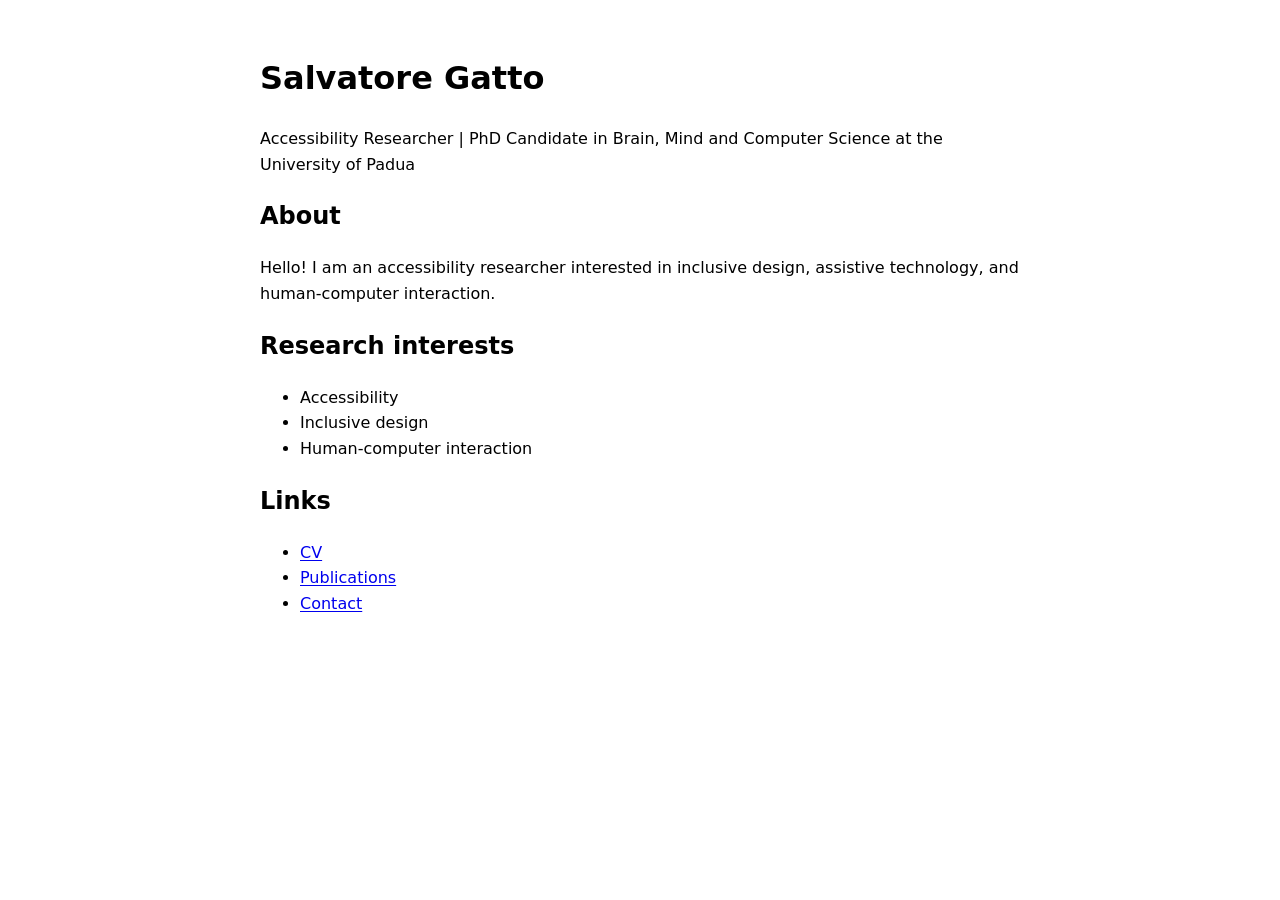
==== index.html @ 522b1c66 "Aggiunta nome personale" ====
<!doctype html>
<html lang="en">
<head>
  <meta charset="utf-8">
  <meta name="viewport" content="width=device-width, initial-scale=1">
  <title>Your Name</title>
  <meta name="description" content="Academic website of Salvatore Gatto">
  <link rel="stylesheet" href="css/styles.css">
</head>
<body>
  <a class="skip-link" href="#main">Skip to main content</a>

  <header>
    <h1>Salvatore Gatto</h1>
    <p>Accessibility Researcher | PhD Candidate in Brain, Mind and Computer Science at the University of Padua</p>
  </header>

  <main id="main">
    <h2>About</h2>
    <p>Hello! I am an accessibility researcher interested in inclusive design, assistive technology, and human-computer interaction.</p>

    <h2>Research interests</h2>
    <ul>
      <li>Accessibility</li>
      <li>Inclusive design</li>
      <li>Human-computer interaction</li>
    </ul>

    <h2>Links</h2>
    <ul>
      <li><a href="#">CV</a></li>
      <li><a href="#">Publications</a></li>
      <li><a href="#">Contact</a></li>
    </ul>
  </main>
</body>
</html>
---- css/styles.css ----
body {
     font-family: system-ui, sans-serif;
     line-height: 1.6;
     max-width: 760px;
     margin: 0 auto;
     padding: 2rem 1rem;
 }

 a {
     text-underline-offset: 0.15em;
 }

 .skip-link {
     position: absolute;
     left: -9999px;
 }

 .skip-link:focus {
     left: 1rem;
     top: 1rem;
     background: #fff;
     padding: 0.5rem;
     border: 2px solid;
 }
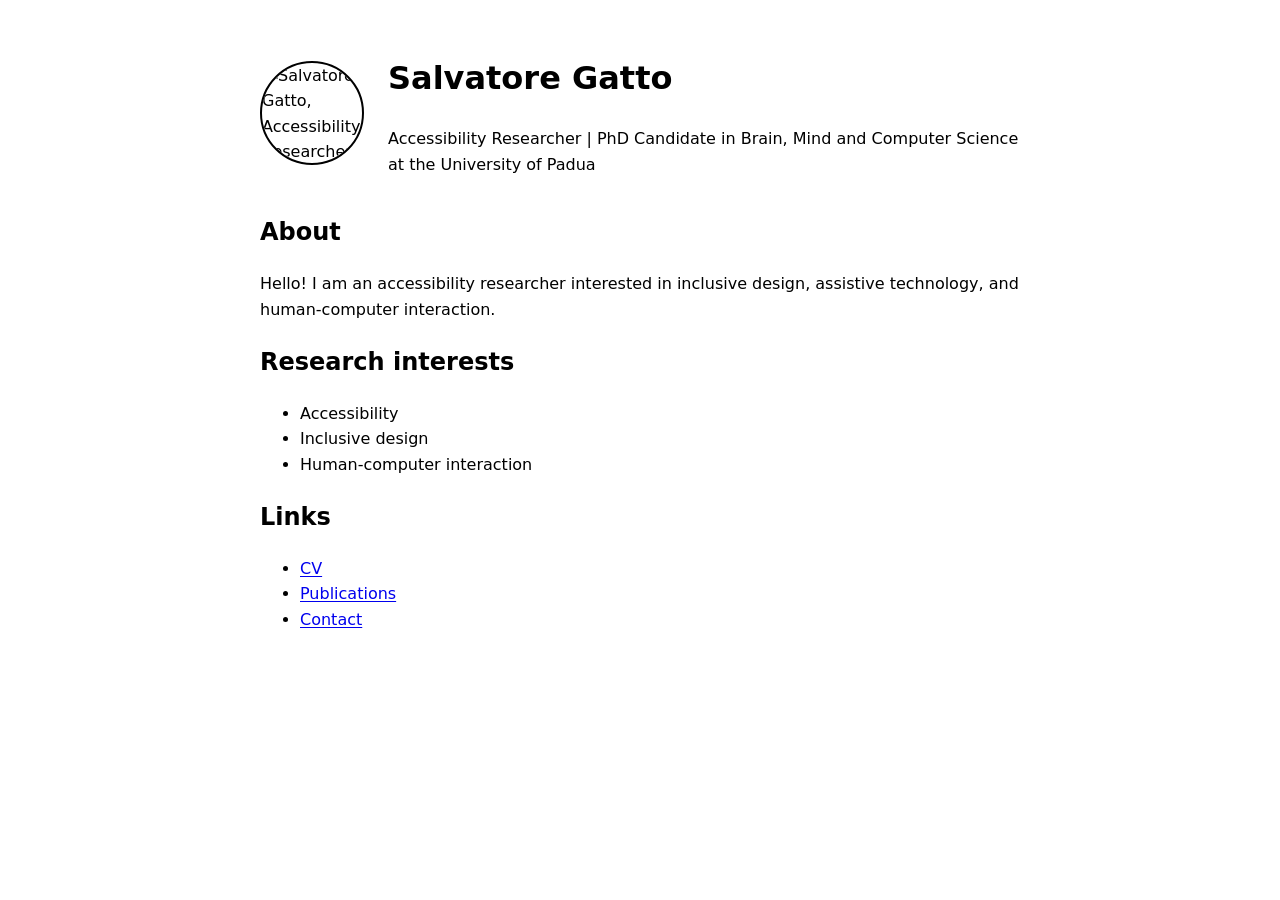
==== commit fb7f3480: "Add personal profile photo" ====
--- a/index.html
+++ b/index.html
@@ -11,8 +11,13 @@
   <a class="skip-link" href="#main">Skip to main content</a>
 
   <header>
-    <h1>Salvatore Gatto</h1>
-    <p>Accessibility Researcher | PhD Candidate in Brain, Mind and Computer Science at the University of Padua</p>
+    <div class="header-content">
+      <img src="images/Salvatore Gatto-2.jpg" alt="Salvatore Gatto, Accessibility Researcher" class="profile-image">
+      <div>
+        <h1>Salvatore Gatto</h1>
+        <p>Accessibility Researcher | PhD Candidate in Brain, Mind and Computer Science at the University of Padua</p>
+      </div>
+    </div>
   </header>
 
   <main id="main">
--- a/css/styles.css
+++ b/css/styles.css
@@ -21,4 +21,19 @@
      background: #fff;
      padding: 0.5rem;
      border: 2px solid;
+ }
+
+ .header-content {
+     display: flex;
+     align-items: center;
+     gap: 1.5rem;
+ }
+
+ .profile-image {
+     width: 100px;
+     height: 100px;
+     border-radius: 50%;
+     object-fit: cover;
+     flex-shrink: 0;
+     border: 2px solid currentColor;
  }
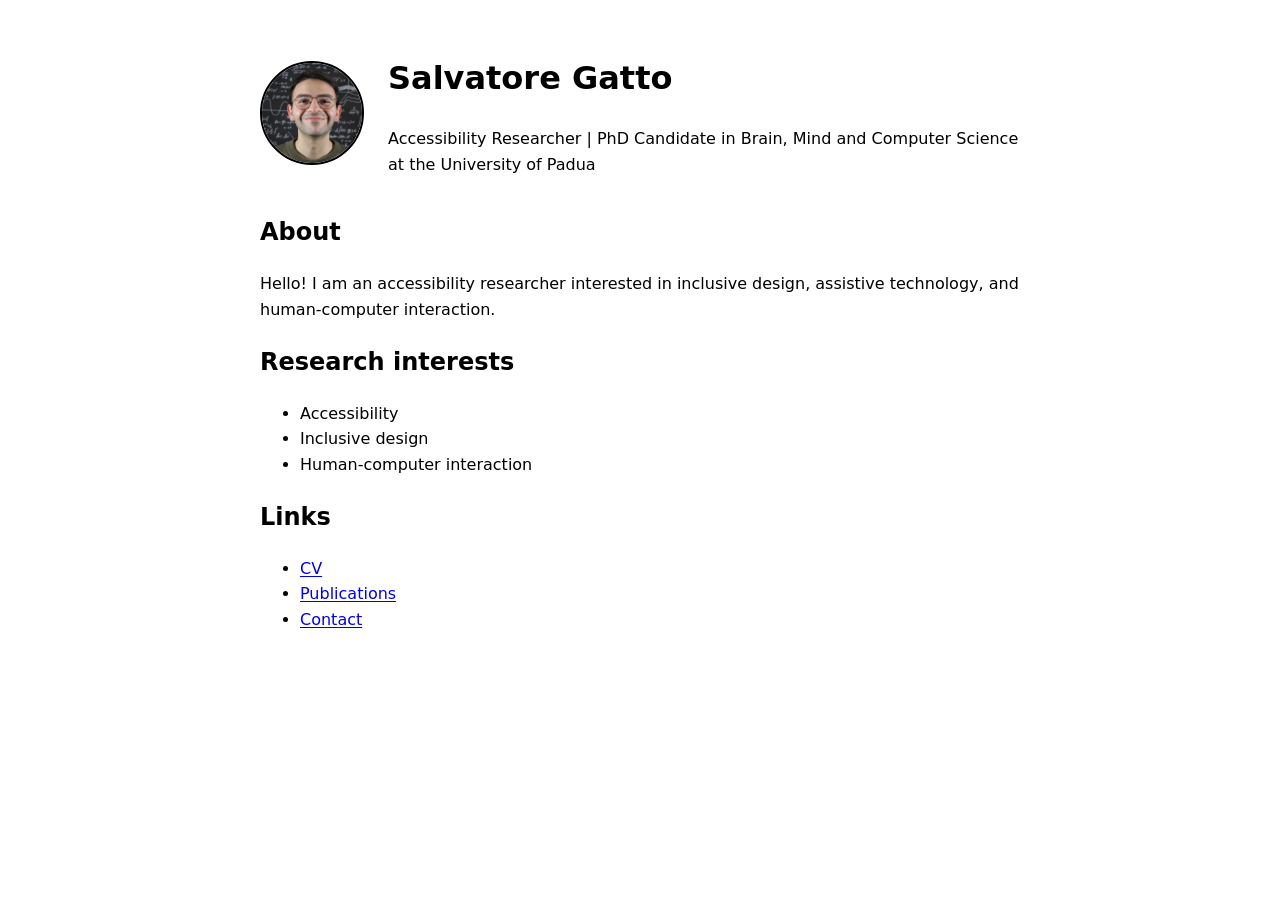
==== commit 8a1216fa: "Fix extension file personal photo" ====
--- a/index.html
+++ b/index.html
@@ -12,7 +12,7 @@
 
   <header>
     <div class="header-content">
-      <img src="images/Salvatore Gatto-2.jpg" alt="Salvatore Gatto, Accessibility Researcher" class="profile-image">
+      <img src="images/Salvatore Gatto-2.JPG" alt="Salvatore Gatto, Accessibility Researcher" class="profile-image">
       <div>
         <h1>Salvatore Gatto</h1>
         <p>Accessibility Researcher | PhD Candidate in Brain, Mind and Computer Science at the University of Padua</p>
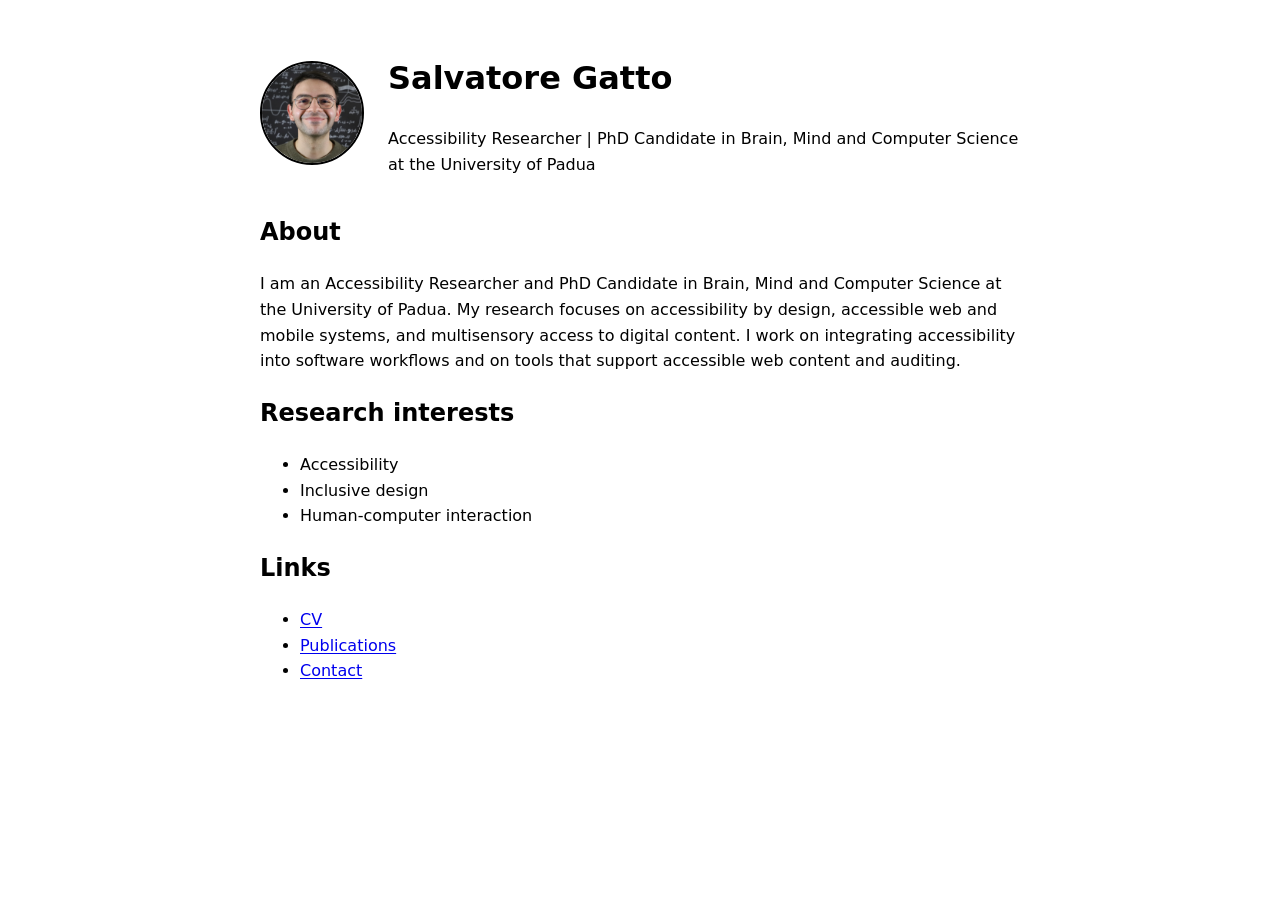
==== commit 3c05bd55: "Creation of gitognore and adding of compose.yaml on this file." ====
--- a/index.html
+++ b/index.html
@@ -22,7 +22,7 @@
 
   <main id="main">
     <h2>About</h2>
-    <p>Hello! I am an accessibility researcher interested in inclusive design, assistive technology, and human-computer interaction.</p>
+    <p>I am an Accessibility Researcher and PhD Candidate in Brain, Mind and Computer Science at the University of Padua. My research focuses on accessibility by design, accessible web and mobile systems, and multisensory access to digital content. I work on integrating accessibility into software workflows and on tools that support accessible web content and auditing.</p>
 
     <h2>Research interests</h2>
     <ul>
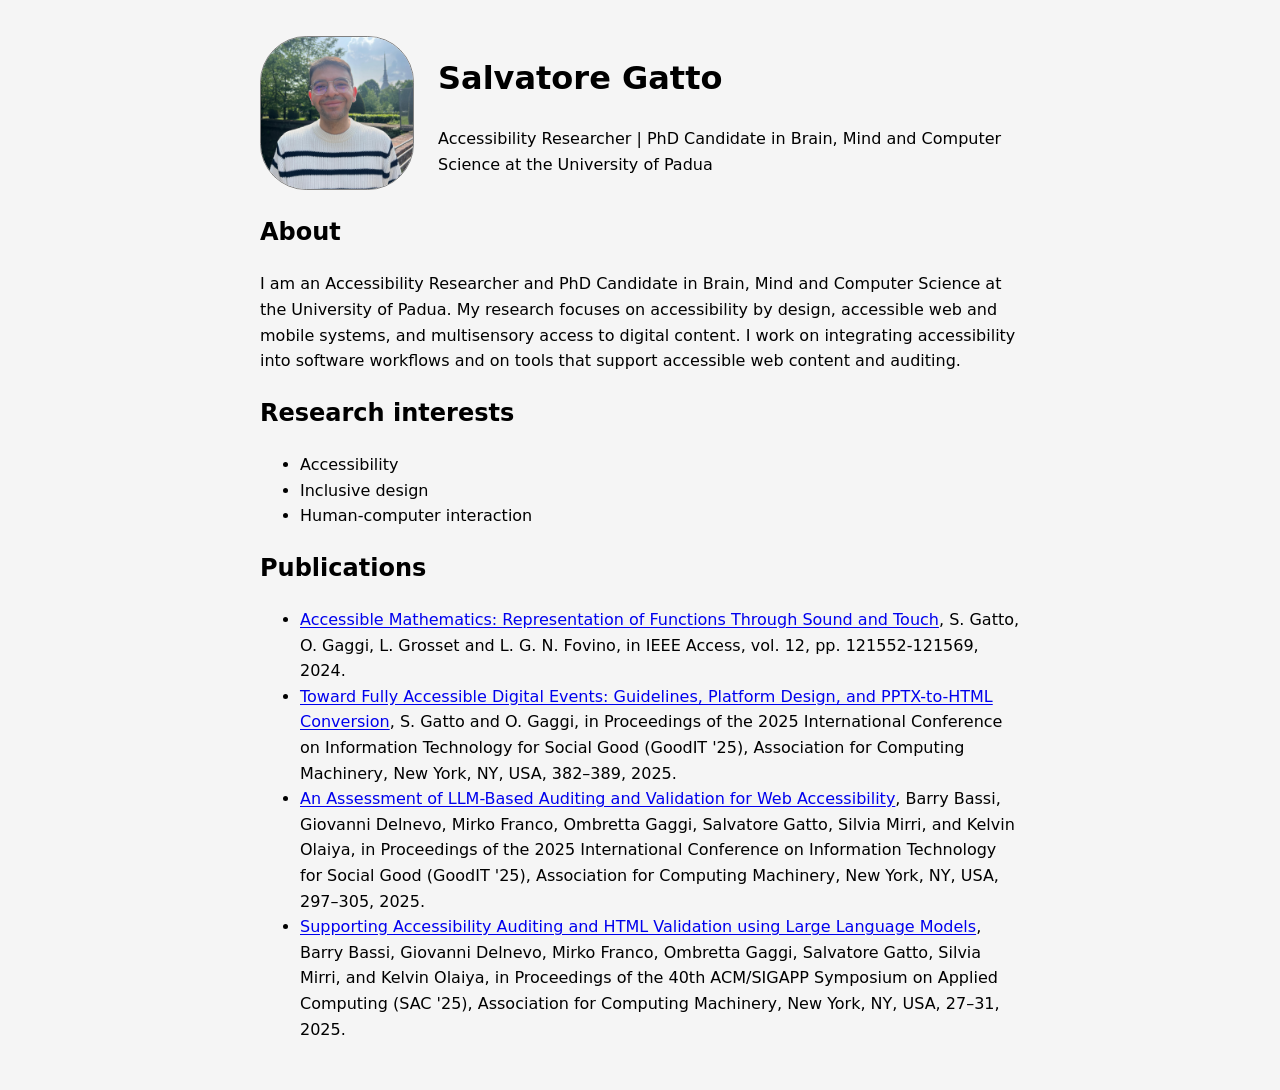
==== commit 6bcbc4a6: "Add section "publication", new personal profile photo" ====
--- a/index.html
+++ b/index.html
@@ -3,7 +3,7 @@
 <head>
   <meta charset="utf-8">
   <meta name="viewport" content="width=device-width, initial-scale=1">
-  <title>Your Name</title>
+  <title>Salvatore Gatto</title>
   <meta name="description" content="Academic website of Salvatore Gatto">
   <link rel="stylesheet" href="css/styles.css">
 </head>
@@ -12,7 +12,7 @@
 
   <header>
     <div class="header-content">
-      <img src="images/Salvatore Gatto-2.JPG" alt="Salvatore Gatto, Accessibility Researcher" class="profile-image">
+      <img src="images/Salvatore-Gatto-1.jpg" alt="Salvatore Gatto, Accessibility Researcher" class="profile-image">
       <div>
         <h1>Salvatore Gatto</h1>
         <p>Accessibility Researcher | PhD Candidate in Brain, Mind and Computer Science at the University of Padua</p>
@@ -31,12 +31,16 @@
       <li>Human-computer interaction</li>
     </ul>
 
-    <h2>Links</h2>
-    <ul>
-      <li><a href="#">CV</a></li>
-      <li><a href="#">Publications</a></li>
-      <li><a href="#">Contact</a></li>
-    </ul>
+    <div class="publications">
+      <h2>Publications</h2>
+      <ul>
+        <li><a href="https://doi.org/10.1109/ACCESS.2024.3448509">Accessible Mathematics: Representation of Functions Through Sound and Touch</a>, S. Gatto, O. Gaggi, L. Grosset and L. G. N. Fovino, in IEEE Access, vol. 12, pp. 121552-121569, 2024.</li>
+        <li><a href="https://doi.org/10.1145/3748699.3749815">Toward Fully Accessible Digital Events: Guidelines, Platform Design, and PPTX-to-HTML Conversion</a>, S. Gatto and O. Gaggi, in Proceedings of the 2025 International Conference on Information Technology for Social Good (GoodIT '25), Association for Computing Machinery, New York, NY, USA, 382–389, 2025.</li>
+        <li><a href="https://doi.org/10.1145/3748699.3749805">An Assessment of LLM-Based Auditing and Validation for Web Accessibility</a>, Barry Bassi, Giovanni Delnevo, Mirko Franco, Ombretta Gaggi, Salvatore Gatto, Silvia Mirri, and Kelvin Olaiya, in Proceedings of the 2025 International Conference on Information Technology for Social Good (GoodIT '25), Association for Computing Machinery, New York, NY, USA, 297–305, 2025.</li>
+        <li><a href="https://doi.org/10.1145/3672608.3707912">Supporting Accessibility Auditing and HTML Validation using Large Language Models</a>, Barry Bassi, Giovanni Delnevo, Mirko Franco, Ombretta Gaggi, Salvatore Gatto, Silvia Mirri, and Kelvin Olaiya, in Proceedings of the 40th ACM/SIGAPP Symposium on Applied Computing (SAC '25), Association for Computing Machinery, New York, NY, USA, 27–31, 2025.</li>
+      </ul>
+    </div>
   </main>
 </body>
 </html>
+ 
--- a/css/styles.css
+++ b/css/styles.css
@@ -1,9 +1,10 @@
  body {
-     font-family: system-ui, sans-serif;
+     font-family: "Inter", system-ui, sans-serif;
      line-height: 1.6;
      max-width: 760px;
      margin: 0 auto;
      padding: 2rem 1rem;
+     background-color: whitesmoke;
  }
 
  a {
@@ -30,10 +31,9 @@
  }
 
  .profile-image {
-     width: 100px;
-     height: 100px;
-     border-radius: 50%;
+     width: 20%;
+     border-radius: 30%;
      object-fit: cover;
      flex-shrink: 0;
-     border: 2px solid currentColor;
+     border: 1px solid grey;
  }
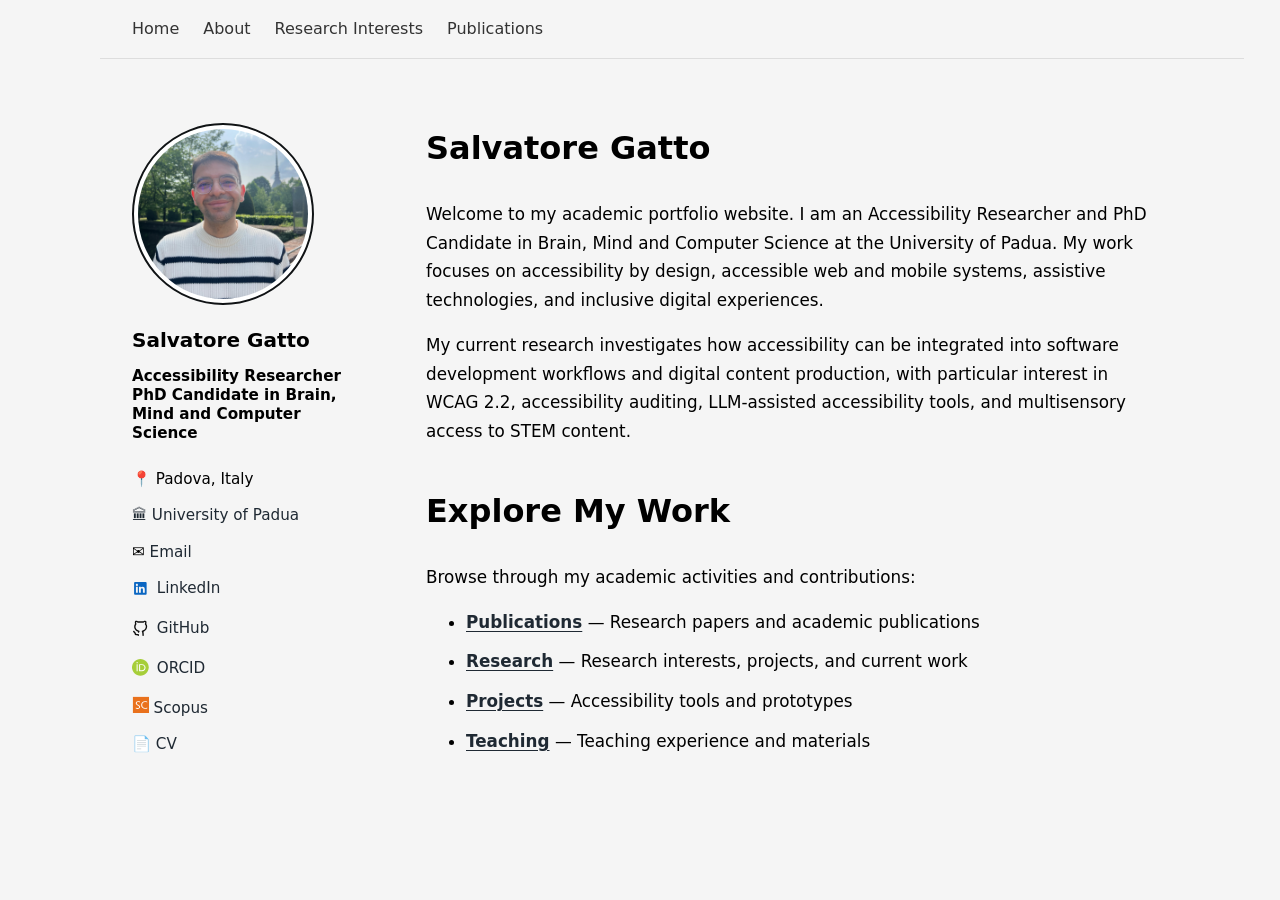
==== commit 27460af3: "New UI, add of CV, linkedin profile, mail, github profile, scopus, Orcid Co-authored-by: Copilot <co" ====
--- a/index.html
+++ b/index.html
@@ -1,5 +1,6 @@
 <!doctype html>
 <html lang="en">
+
 <head>
   <meta charset="utf-8">
   <meta name="viewport" content="width=device-width, initial-scale=1">
@@ -7,40 +8,148 @@
   <meta name="description" content="Academic website of Salvatore Gatto">
   <link rel="stylesheet" href="css/styles.css">
 </head>
+
 <body>
   <a class="skip-link" href="#main">Skip to main content</a>
+  <nav class="main-nav" aria-label="Primary">
+    <a href="#main">Home</a>
+    <a href="#about">About</a>
+    <a href="#research-interests">Research Interests</a>
+    <a href="#publications">Publications</a>
+  </nav>
 
-  <header>
-    <div class="header-content">
-      <img src="images/Salvatore-Gatto-1.jpg" alt="Salvatore Gatto, Accessibility Researcher" class="profile-image">
-      <div>
-        <h1>Salvatore Gatto</h1>
-        <p>Accessibility Researcher | PhD Candidate in Brain, Mind and Computer Science at the University of Padua</p>
-      </div>
-    </div>
-  </header>
 
-  <main id="main">
-    <h2>About</h2>
-    <p>I am an Accessibility Researcher and PhD Candidate in Brain, Mind and Computer Science at the University of Padua. My research focuses on accessibility by design, accessible web and mobile systems, and multisensory access to digital content. I work on integrating accessibility into software workflows and on tools that support accessible web content and auditing.</p>
+  <main id="main" class="page-layout">
+    <aside class="profile-sidebar" aria-labelledby="profile-name">
+      <img src="images/Salvatore-Gatto-1.jpg" alt="Portrait of Salvatore Gatto" class="profile-photo">
 
-    <h2>Research interests</h2>
-    <ul>
-      <li>Accessibility</li>
-      <li>Inclusive design</li>
-      <li>Human-computer interaction</li>
-    </ul>
+      <h1 id="profile-name">Salvatore Gatto</h1>
 
-    <div class="publications">
-      <h2>Publications</h2>
-      <ul>
-        <li><a href="https://doi.org/10.1109/ACCESS.2024.3448509">Accessible Mathematics: Representation of Functions Through Sound and Touch</a>, S. Gatto, O. Gaggi, L. Grosset and L. G. N. Fovino, in IEEE Access, vol. 12, pp. 121552-121569, 2024.</li>
-        <li><a href="https://doi.org/10.1145/3748699.3749815">Toward Fully Accessible Digital Events: Guidelines, Platform Design, and PPTX-to-HTML Conversion</a>, S. Gatto and O. Gaggi, in Proceedings of the 2025 International Conference on Information Technology for Social Good (GoodIT '25), Association for Computing Machinery, New York, NY, USA, 382–389, 2025.</li>
-        <li><a href="https://doi.org/10.1145/3748699.3749805">An Assessment of LLM-Based Auditing and Validation for Web Accessibility</a>, Barry Bassi, Giovanni Delnevo, Mirko Franco, Ombretta Gaggi, Salvatore Gatto, Silvia Mirri, and Kelvin Olaiya, in Proceedings of the 2025 International Conference on Information Technology for Social Good (GoodIT '25), Association for Computing Machinery, New York, NY, USA, 297–305, 2025.</li>
-        <li><a href="https://doi.org/10.1145/3672608.3707912">Supporting Accessibility Auditing and HTML Validation using Large Language Models</a>, Barry Bassi, Giovanni Delnevo, Mirko Franco, Ombretta Gaggi, Salvatore Gatto, Silvia Mirri, and Kelvin Olaiya, in Proceedings of the 40th ACM/SIGAPP Symposium on Applied Computing (SAC '25), Association for Computing Machinery, New York, NY, USA, 27–31, 2025.</li>
+      <p class="profile-role">
+        Accessibility Researcher<br>
+        PhD Candidate in Brain, Mind and Computer Science
+      </p>
+
+      <ul class="contact-list" aria-label="Contact information">
+        <li>📍 Padova, Italy</li>
+        <li>
+          <a href="https://www.unipd.it/">🏛 University of Padua</a>
+        </li>
+        <li>
+          ✉️ <a href="mailto:salvatore.gatto99@gmail.com">Email</a>
+        </li>
+       
+        <li>
+          <a href="https://linkedin.com/in/salvatore-gatto-216877252/" class="icon-link">
+            <svg class="icon linkedin" viewBox="0 0 16 16" xmlns="http://www.w3.org/2000/svg" fill="none">
+              <path fill="#0A66C2"
+                d="M12.225 12.225h-1.778V9.44c0-.664-.012-1.519-.925-1.519-.926 0-1.068.724-1.068 1.47v2.834H6.676V6.498h1.707v.783h.024c.348-.594.996-.95 1.684-.925 1.802 0 2.135 1.185 2.135 2.728l-.001 3.14zM4.67 5.715a1.037 1.037 0 01-1.032-1.031c0-.566.466-1.032 1.032-1.032.566 0 1.031.466 1.032 1.032 0 .566-.466 1.032-1.032 1.032zm.889 6.51h-1.78V6.498h1.78v5.727zM13.11 2H2.885A.88.88 0 002 2.866v10.268a.88.88 0 00.885.866h10.226a.882.882 0 00.889-.866V2.865a.88.88 0 00-.889-.864z" />
+            </svg>
+            <span>LinkedIn</span>
+          </a>
+        </li>
+        <li>
+          <a href="https://github.com/saso-gatto" class="icon-link">
+            <svg class="icon github" viewBox="0 0 24 24" fill="none" xmlns="http://www.w3.org/2000/svg">
+              <path
+                d="M4.0744 2.9938C4.13263 1.96371 4.37869 1.51577 5.08432 1.15606C5.84357 0.768899 7.04106 0.949072 8.45014 1.66261C9.05706 1.97009 9.11886 1.97635 10.1825 1.83998C11.5963 1.65865 13.4164 1.65929 14.7213 1.84164C15.7081 1.97954 15.7729 1.97265 16.3813 1.66453C18.3814 0.651679 19.9605 0.71795 20.5323 1.8387C20.8177 2.39812 20.8707 3.84971 20.6494 5.04695C20.5267 5.71069 20.5397 5.79356 20.8353 6.22912C22.915 9.29385 21.4165 14.2616 17.8528 16.1155C17.5801 16.2574 17.3503 16.3452 17.163 16.4167C16.5879 16.6363 16.4133 16.703 16.6247 17.7138C16.7265 18.2 16.8491 19.4088 16.8973 20.4002C16.9844 22.1922 16.9831 22.2047 16.6688 22.5703C16.241 23.0676 15.6244 23.076 15.2066 22.5902C14.9341 22.2734 14.9075 22.1238 14.9075 20.9015C14.9075 19.0952 14.7095 17.8946 14.2417 16.8658C13.6854 15.6415 14.0978 15.185 15.37 14.9114C17.1383 14.531 18.5194 13.4397 19.2892 11.8146C20.0211 10.2698 20.1314 8.13501 18.8082 6.83668C18.4319 6.3895 18.4057 5.98446 18.6744 4.76309C18.7748 4.3066 18.859 3.71768 18.8615 3.45425C18.8653 3.03823 18.8274 2.97541 18.5719 2.97541C18.4102 2.97541 17.7924 3.21062 17.1992 3.49805L16.2524 3.95695C16.1663 3.99866 16.07 4.0147 15.975 4.0038C13.5675 3.72746 11.2799 3.72319 8.86062 4.00488C8.76526 4.01598 8.66853 3.99994 8.58215 3.95802L7.63585 3.49882C7.04259 3.21087 6.42482 2.97541 6.26317 2.97541C5.88941 2.97541 5.88379 3.25135 6.22447 4.89078C6.43258 5.89203 6.57262 6.11513 5.97101 6.91572C5.06925 8.11576 4.844 9.60592 5.32757 11.1716C5.93704 13.1446 7.4295 14.4775 9.52773 14.9222C10.7926 15.1903 11.1232 15.5401 10.6402 16.9905C10.26 18.1319 10.0196 18.4261 9.46707 18.4261C8.72365 18.4261 8.25796 17.7821 8.51424 17.1082C8.62712 16.8112 8.59354 16.7795 7.89711 16.5255C5.77117 15.7504 4.14514 14.0131 3.40172 11.7223C2.82711 9.95184 3.07994 7.64739 4.00175 6.25453C4.31561 5.78028 4.32047 5.74006 4.174 4.83217C4.09113 4.31822 4.04631 3.49103 4.0744 2.9938Z"
+                fill="#0F0F0F" />
+              <path
+                d="M3.33203 15.9454C3.02568 15.4859 2.40481 15.3617 1.94528 15.6681C1.48576 15.9744 1.36158 16.5953 1.66793 17.0548C1.8941 17.3941 2.16467 17.6728 2.39444 17.9025C2.4368 17.9449 2.47796 17.9858 2.51815 18.0257C2.71062 18.2169 2.88056 18.3857 3.05124 18.5861C3.42875 19.0292 3.80536 19.626 4.0194 20.6962C4.11474 21.1729 4.45739 21.4297 4.64725 21.5419C4.85315 21.6635 5.07812 21.7352 5.26325 21.7819C5.64196 21.8774 6.10169 21.927 6.53799 21.9559C7.01695 21.9877 7.53592 21.998 7.99999 22.0008C8.00033 22.5527 8.44791 23.0001 8.99998 23.0001C9.55227 23.0001 9.99998 22.5524 9.99998 22.0001V21.0001C9.99998 20.4478 9.55227 20.0001 8.99998 20.0001C8.90571 20.0001 8.80372 20.0004 8.69569 20.0008C8.10883 20.0026 7.34388 20.0049 6.67018 19.9603C6.34531 19.9388 6.07825 19.9083 5.88241 19.871C5.58083 18.6871 5.09362 17.8994 4.57373 17.2891C4.34391 17.0194 4.10593 16.7834 3.91236 16.5914C3.87612 16.5555 3.84144 16.5211 3.80865 16.4883C3.5853 16.265 3.4392 16.1062 3.33203 15.9454Z"
+                fill="#0F0F0F" />
+            </svg>
+            <span>GitHub</span>
+          </a>
+        </li>
+         <li>
+          <a href="https://orcid.org/0009-0006-2533-0139" class="icon-link">
+            <svg class="icon orcid" mlns="http://www.w3.org/2000/svg" viewBox="0 0 256 256" aria-hidden="true"
+              focusable="false">
+              <path fill="#A6CE39"
+                d="M256,128c0,70.7-57.3,128-128,128C57.3,256,0,198.7,0,128C0,57.3,57.3,0,128,0C198.7,0,256,57.3,256,128z" />
+              <g fill="#FFFFFF">
+                <path d="M86.3,186.2H70.9V79.1h15.4v48.4V186.2z" />
+                <path
+                  d="M108.9,79.1h41.6c39.6,0,57,28.3,57,53.6c0,27.5-21.5,53.6-56.8,53.6h-41.8V79.1z M124.3,172.4h24.5c34.9,0,42.9-26.5,42.9-39.7c0-21.5-13.7-39.7-43.7-39.7h-23.7V172.4z" />
+                <path
+                  d="M88.7,56.8c0,5.5-4.5,10.1-10.1,10.1c-5.6,0-10.1-4.6-10.1-10.1c0-5.6,4.5-10.1,10.1-10.1C84.2,46.7,88.7,51.3,88.7,56.8z" />
+              </g>
+            </svg>
+            <span>ORCID</span>
+          </a>
+        </li>
+        <li>
+          <a href="https://www.scopus.com/authid/detail.uri?authorId=59294184200">
+            <svg class="icon scopus" xmlns:dc="http://purl.org/dc/elements/1.1/"  xmlns:cc="http://creativecommons.org/ns#" xmlns:rdf="http://www.w3.org/1999/02/22-rdf-syntax-ns#"              xmlns:svg="http://www.w3.org/2000/svg" xmlns="http://www.w3.org/2000/svg" xmlns:sodipodi="http://sodipodi.sourceforge.net/DTD/sodipodi-0.dtd"  xmlns:inkscape="http://www.inkscape.org/namespaces/inkscape"  viewBox="0 0 68 68" version="1.1" id="svg916" inkscape:version="1.0 (4035a4f, 2020-05-01)"             sodipodi:docname="scopus.svg">
+              <defs id="defs910" />
+              <g transform="translate(-128,-60)" inkscape:label="Layer 1" inkscape:groupmode="layer"
+                id="layer1">
+                <rect style="opacity:0.999;fill:#e9711c;fill-opacity:1;stroke-width:0.399999;stroke-linecap:square"
+                  id="rect1609" width="67.73333" height="67.73333" x="131.72469" y="63.613396" />
+                <g transform="matrix(8.0000004,0,0,8.0000004,-922.07286,-445.2938)"
+                  style="font-style:normal;font-weight:normal;font-size:5.69722px;line-height:1.25;font-family:sans-serif;fill:#ffffff;fill-opacity:1;stroke:none;stroke-width:0.14243"
+                  id="text874" aria-label="Scopus">
+                  <path id="path2345"
+                    style="font-style:normal;font-variant:normal;font-weight:normal;font-stretch:normal;font-family:NexusSans;-inkscape-font-specification:NexusSans;fill:#ffffff;stroke-width:0.14243"
+                    d="m 135.36567,68.642465 c 0,-0.541236 -0.47857,-0.786216 -0.94004,-1.059683 -0.35893,-0.216494 -0.74064,-0.364622 -0.74064,-0.763427 0,-0.296256 0.21649,-0.620997 0.64378,-0.620997 0.37032,0 0.6267,0.05697 0.95144,0.250678 l 0.0285,-0.450081 c -0.30196,-0.125339 -0.51845,-0.182311 -1.00841,-0.182311 -0.70076,0 -1.12805,0.455778 -1.12805,1.036894 0,0.581117 0.51275,0.831794 0.97992,1.116655 0.34753,0.210797 0.71215,0.353228 0.71215,0.729244 0,0.364622 -0.32474,0.626695 -0.71215,0.626695 -0.38171,0 -0.63239,-0.08546 -0.92295,-0.262073 l -0.0684,0.450081 c 0.29626,0.136733 0.59821,0.199403 1.01411,0.199403 0.58112,0 1.19072,-0.358925 1.19072,-1.071078 z" />
+                  <path id="path2347"
+                    style="font-style:normal;font-variant:normal;font-weight:normal;font-stretch:normal;font-family:NexusSans;-inkscape-font-specification:NexusSans;fill:#ffffff;stroke-width:0.14243"
+                    d="m 139.01082,69.485654 -0.0342,-0.432989 c -0.34753,0.188008 -0.71785,0.262072 -1.08817,0.262072 -0.80901,0 -1.45279,-0.677969 -1.45279,-1.57813 0,-0.951435 0.63239,-1.538249 1.37303,-1.538249 0.46717,0 0.82609,0.07406 1.16793,0.262072 l 0.0342,-0.427292 c -0.31335,-0.148127 -0.56972,-0.216494 -1.14514,-0.216494 -1.10526,0 -1.94275,0.86028 -1.94275,1.954147 0,1.247691 0.99701,1.931357 1.92566,1.931357 0.46717,0 0.85458,-0.06267 1.16223,-0.216494 z" />
+                </g>
+              </g>
+            </svg>
+            <span> Scopus</span>
+          </a>
+        </li>
+        <li>
+          📄 <a href="assets/Salvatore-Gatto-CV-2026.pdf">CV</a>
+        </li>
       </ul>
-    </div>
+    </aside>
+
+    <section class="main-content" aria-labelledby="intro-heading">
+      <h2 id="intro-heading">Salvatore Gatto</h2>
+
+      <p>
+        Welcome to my academic portfolio website. I am an Accessibility Researcher
+        and PhD Candidate in Brain, Mind and Computer Science at the University of
+        Padua. My work focuses on accessibility by design, accessible web and
+        mobile systems, assistive technologies, and inclusive digital experiences.
+      </p>
+
+      <p>
+        My current research investigates how accessibility can be integrated into
+        software development workflows and digital content production, with
+        particular interest in WCAG 2.2, accessibility auditing, LLM-assisted
+        accessibility tools, and multisensory access to STEM content.
+      </p>
+
+      <section class="work-links" aria-labelledby="work-heading">
+        <h2 id="work-heading">Explore My Work</h2>
+
+        <p>Browse through my academic activities and contributions:</p>
+
+        <ul>
+          <li>
+            <a href="publications.html">Publications</a>
+            <span>— Research papers and academic publications</span>
+          </li>
+          <li>
+            <a href="research.html">Research</a>
+            <span>— Research interests, projects, and current work</span>
+          </li>
+          <li>
+            <a href="projects.html">Projects</a>
+            <span>— Accessibility tools and prototypes</span>
+          </li>
+          <li>
+            <a href="teaching.html">Teaching</a>
+            <span>— Teaching experience and materials</span>
+          </li>
+        </ul>
+      </section>
+    </section>
   </main>
 </body>
-</html>
- +
+</html>
--- a/css/styles.css
+++ b/css/styles.css
@@ -1,9 +1,165 @@
+.main-nav {
+  width: 100%;                 /* full width */
+  display: flex;               /* enables spacing */
+  gap: 1.5rem;                 /* space between links */
+  padding: 1rem 2rem;          /* space inside nav */
+  background-color: #f5f5f5;   /* optional */
+  border-bottom: 1px solid #ddd;
+  margin-bottom: 2em;
+}
+
+/* push nav content independent of page width */
+.main-nav {
+  justify-content: flex-start; /* left aligned */
+}
+
+/* style links */
+.main-nav a {
+  text-decoration: none;
+  color: #333;
+  font-weight: 500;
+}
+
+/* hover */
+.main-nav a:hover {
+  text-decoration: underline;
+}
+
+/* accessibility: focus */
+.main-nav a:focus-visible {
+  outline: 3px solid #000;
+  outline-offset: 2px;
+}
+
+.page-layout {
+  display: grid;
+  grid-template-columns: 230px 1fr;
+  gap: 4rem;
+  max-width: 1100px;
+  margin: 0 auto;
+  padding: 2rem;
+}
+
+.profile-sidebar {
+  font-size: 0.95rem;
+}
+
+.profile-photo {
+  width: 170px;
+  height: 170px;
+  object-fit: cover;
+  border-radius: 50%;
+  border: 2px solid #101315;
+  padding: 4px;
+  background: #ffffff;
+}
+
+.profile-sidebar h1 {
+  margin: 1rem 0 0.5rem;
+  font-size: 1.25rem;
+  line-height: 1.2;
+}
+
+.profile-role {
+  font-weight: 700;
+  line-height: 1.25;
+  margin-bottom: 1.5rem;
+}
+
+.contact-list {
+  list-style: none;
+  padding: 0;
+  margin: 0;
+}
+
+.contact-list li {
+  margin-bottom: 0.75rem;
+}
+
+.contact-list a {
+  color: #1f2933;
+  text-decoration: none;
+}
+
+.contact-list a:hover,
+.contact-list a:focus-visible {
+  text-decoration: underline;
+}
+
+.icon-link {
+  display: inline-flex;
+  align-items: center;
+  gap: 0.5rem;
+  text-decoration: none;
+  color: inherit;
+}
+
+.icon {
+  width: 1.1em;
+  height: 1.1em;
+  flex-shrink: 0;
+}
+
+.main-content {
+  max-width: 820px;
+}
+
+.main-content h2 {
+  margin-top: 0;
+  font-size: 2rem;
+}
+
+.main-content p {
+  font-size: 1.05rem;
+  line-height: 1.7;
+}
+
+.work-links {
+  margin-top: 2.5rem;
+}
+
+.work-links ul {
+  margin-top: 1rem;
+}
+
+.work-links li {
+  margin-bottom: 0.8rem;
+  font-size: 1.05rem;
+}
+
+.work-links a {
+  font-weight: 700;
+  color: #1f2933;
+}
+
+.work-links a:hover,
+.work-links a:focus-visible {
+  text-decoration-thickness: 0.15em;
+}
+
+a:focus-visible {
+  outline: 3px solid #000;
+  outline-offset: 3px;
+}
+
+@media (max-width: 750px) {
+  .page-layout {
+    grid-template-columns: 1fr;
+    gap: 2rem;
+    padding: 1.25rem;
+  }
+
+  .profile-sidebar {
+    border-bottom: 1px solid #d0d0d0;
+    padding-bottom: 1.5rem;
+  }
+}
+ 
  body {
      font-family: "Inter", system-ui, sans-serif;
      line-height: 1.6;
-     max-width: 760px;
+     max-width: 1080px;
      margin: 0 auto;
-     padding: 2rem 1rem;
      background-color: whitesmoke;
  }
 
@@ -36,4 +192,19 @@
      object-fit: cover;
      flex-shrink: 0;
      border: 1px solid grey;
- }+ }
+
+ .contact-info {
+  margin-top: 1rem;
+  width: 5%;
+    display: inline-flex;
+ }
+
+ .contact-button {
+
+  margin-right: 1rem;
+ }
+
+.contact-icon {
+  width: 2em;
+}
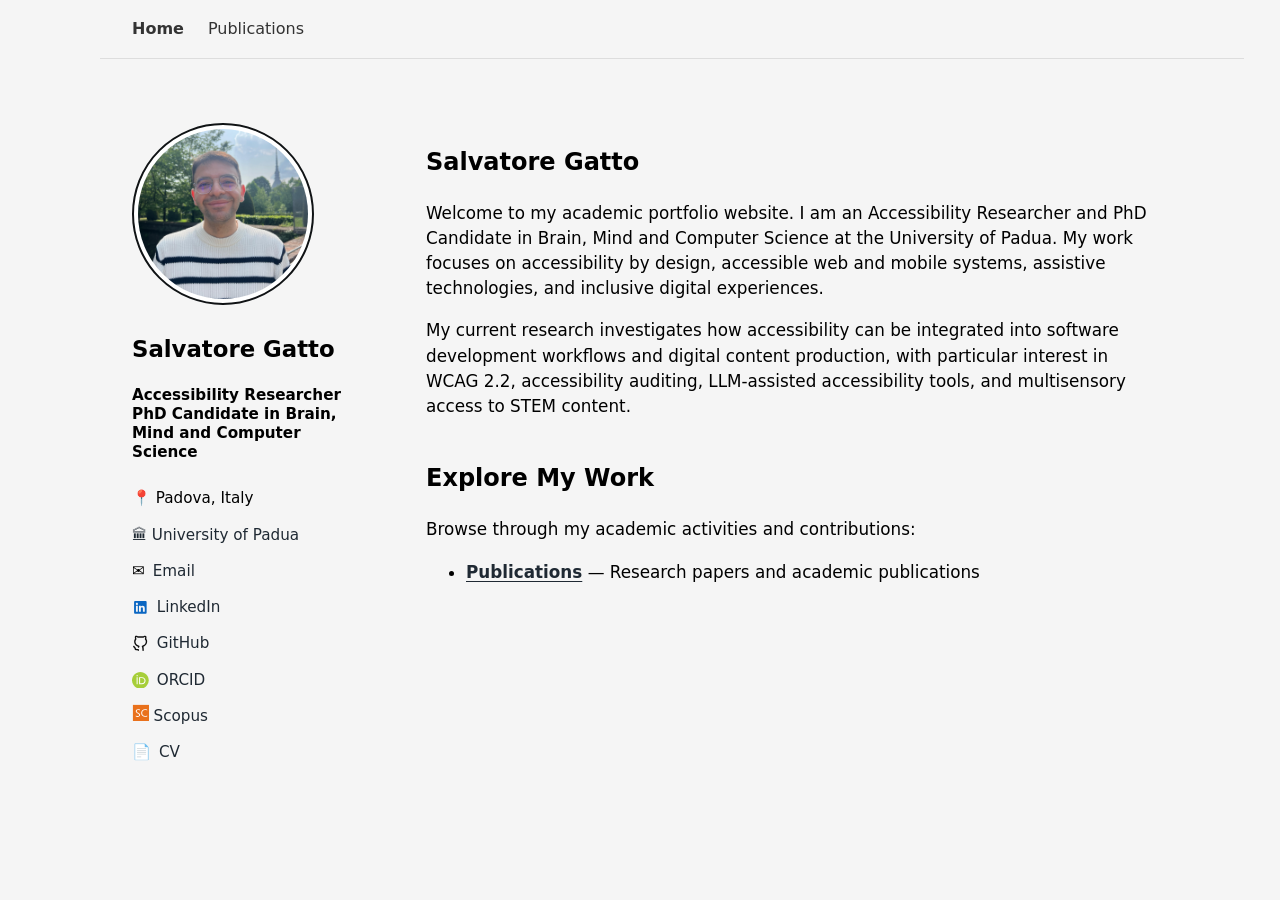
==== commit 91552edf: "Add publications Co-authored-by: Copilot <copilot@github.com>" ====
--- a/index.html
+++ b/index.html
@@ -12,10 +12,8 @@
 <body>
   <a class="skip-link" href="#main">Skip to main content</a>
   <nav class="main-nav" aria-label="Primary">
-    <a href="#main">Home</a>
-    <a href="#about">About</a>
-    <a href="#research-interests">Research Interests</a>
-    <a href="#publications">Publications</a>
+    <span class="current-page" aria-current="page">Home</span>
+    <a href="/html/publications.html">Publications</a>
   </nav>
 
 
@@ -23,7 +21,7 @@
     <aside class="profile-sidebar" aria-labelledby="profile-name">
       <img src="images/Salvatore-Gatto-1.jpg" alt="Portrait of Salvatore Gatto" class="profile-photo">
 
-      <h1 id="profile-name">Salvatore Gatto</h1>
+      <h2 id="profile-name">Salvatore Gatto</h2>
 
       <p class="profile-role">
         Accessibility Researcher<br>
@@ -108,7 +106,7 @@
     </aside>
 
     <section class="main-content" aria-labelledby="intro-heading">
-      <h2 id="intro-heading">Salvatore Gatto</h2>
+      <h1 id="intro-heading">Salvatore Gatto</h1>
 
       <p>
         Welcome to my academic portfolio website. I am an Accessibility Researcher
@@ -131,9 +129,10 @@
 
         <ul>
           <li>
-            <a href="publications.html">Publications</a>
+            <a href="/html/publications.html">Publications</a>
             <span>— Research papers and academic publications</span>
           </li>
+          <!--
           <li>
             <a href="research.html">Research</a>
             <span>— Research interests, projects, and current work</span>
@@ -145,7 +144,7 @@
           <li>
             <a href="teaching.html">Teaching</a>
             <span>— Teaching experience and materials</span>
-          </li>
+          </li>-->
         </ul>
       </section>
     </section>
--- a/css/styles.css
+++ b/css/styles.css
@@ -14,10 +14,16 @@
 }
 
 /* style links */
-.main-nav a {
+.main-nav a{
   text-decoration: none;
   color: #333;
   font-weight: 500;
+}
+
+.main-nav span{
+ text-decoration: none;
+  color: #333;
+  font-weight: 700;
 }
 
 /* hover */
@@ -69,13 +75,15 @@
 .contact-list {
   list-style: none;
   padding: 0;
-  margin: 0;
+  margin-bottom: 0.75rem;
 }
 
 .contact-list li {
+  display: flex;
+  align-items: center;
   margin-bottom: 0.75rem;
-}
-
+  gap: 0.5rem;
+}
 .contact-list a {
   color: #1f2933;
   text-decoration: none;
@@ -106,12 +114,11 @@
 
 .main-content h2 {
   margin-top: 0;
-  font-size: 2rem;
 }
 
 .main-content p {
   font-size: 1.05rem;
-  line-height: 1.7;
+  line-height: 1.5;
 }
 
 .work-links {
@@ -207,4 +214,36 @@
 
 .contact-icon {
   width: 2em;
-}+}
+
+section {
+  margin-bottom: 0;
+  margin-top: 0;
+}
+
+.pub-section {
+  border-bottom: 2px solid #2c5d8a;
+}
+
+.publication {
+  margin-bottom: 1.5rem;
+  border-bottom: 1px solid #e0e0e0;
+}
+
+/* remove divider from last item */
+.publication:last-child {
+  border-bottom: none;
+}
+
+.pub-title{
+    margin-bottom: 0;
+}
+
+
+.pub-links a {
+  text-decoration: underline;
+}
+
+.pub-meta{
+    margin-top: 0;
+}
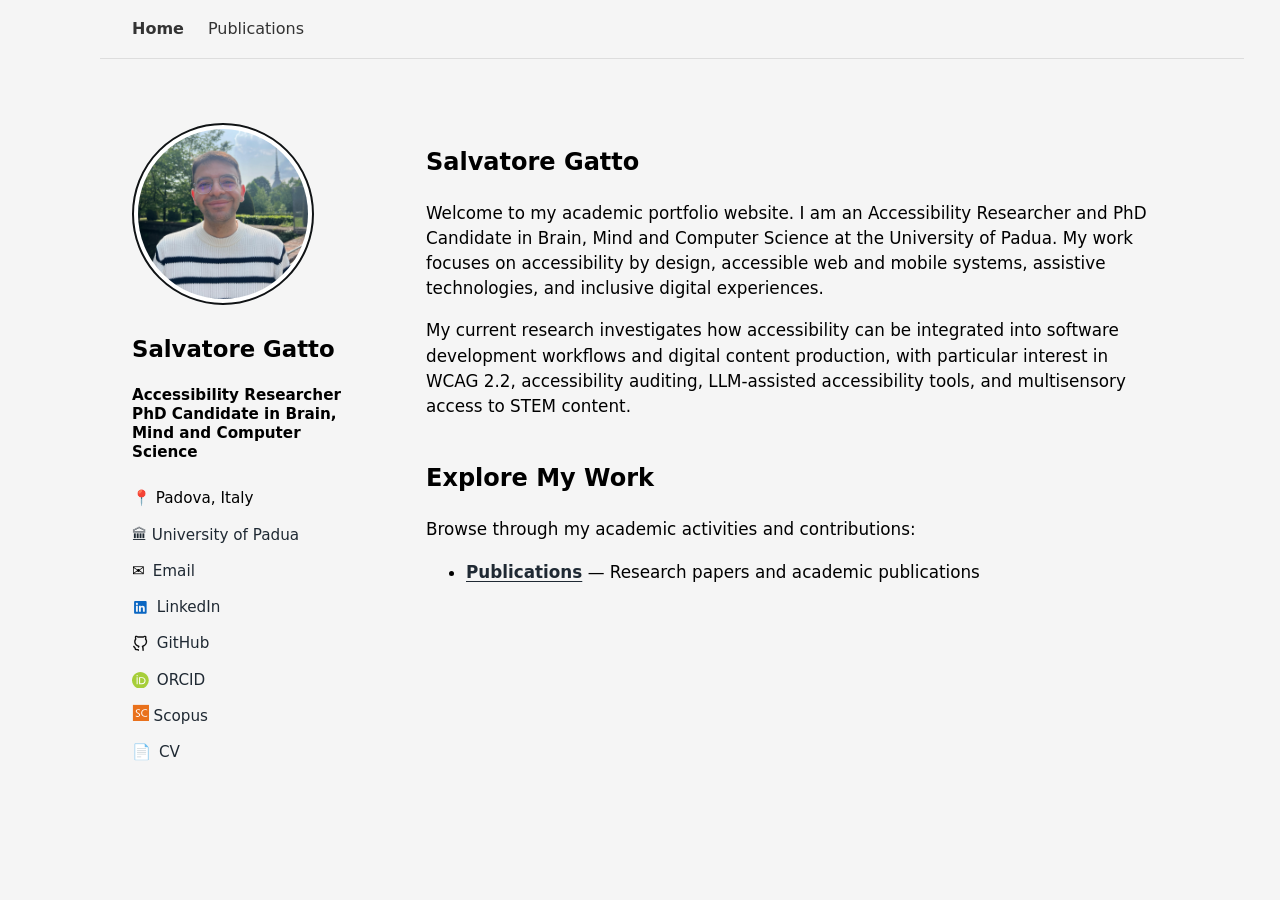
==== commit 98b815cc: "Add meta data tag" ====
--- a/index.html
+++ b/index.html
@@ -6,7 +6,13 @@
   <meta name="viewport" content="width=device-width, initial-scale=1">
   <title>Salvatore Gatto</title>
   <meta name="description" content="Academic website of Salvatore Gatto">
+  <meta name="description"
+    content="Salvatore Gatto is an accessibility researcher and PhD candidate at the University of Padua working on accessible web systems, assistive technologies, and inclusive design.">
+  <meta name="author" content="Salvatore Gatto">
   <link rel="stylesheet" href="css/styles.css">
+  <meta property="og:title" content="Salvatore Gatto – Accessibility Researcher">
+  <meta property="og:description" content="Accessibility research, assistive technologies, and inclusive design.">
+  <meta property="og:type" content="website">
 </head>
 
 <body>
@@ -36,7 +42,7 @@
         <li>
           ✉️ <a href="mailto:salvatore.gatto99@gmail.com">Email</a>
         </li>
-       
+
         <li>
           <a href="https://linkedin.com/in/salvatore-gatto-216877252/" class="icon-link">
             <svg class="icon linkedin" viewBox="0 0 16 16" xmlns="http://www.w3.org/2000/svg" fill="none">
@@ -59,7 +65,7 @@
             <span>GitHub</span>
           </a>
         </li>
-         <li>
+        <li>
           <a href="https://orcid.org/0009-0006-2533-0139" class="icon-link">
             <svg class="icon orcid" mlns="http://www.w3.org/2000/svg" viewBox="0 0 256 256" aria-hidden="true"
               focusable="false">
@@ -78,10 +84,14 @@
         </li>
         <li>
           <a href="https://www.scopus.com/authid/detail.uri?authorId=59294184200">
-            <svg class="icon scopus" xmlns:dc="http://purl.org/dc/elements/1.1/"  xmlns:cc="http://creativecommons.org/ns#" xmlns:rdf="http://www.w3.org/1999/02/22-rdf-syntax-ns#"              xmlns:svg="http://www.w3.org/2000/svg" xmlns="http://www.w3.org/2000/svg" xmlns:sodipodi="http://sodipodi.sourceforge.net/DTD/sodipodi-0.dtd"  xmlns:inkscape="http://www.inkscape.org/namespaces/inkscape"  viewBox="0 0 68 68" version="1.1" id="svg916" inkscape:version="1.0 (4035a4f, 2020-05-01)"             sodipodi:docname="scopus.svg">
+            <svg class="icon scopus" xmlns:dc="http://purl.org/dc/elements/1.1/"
+              xmlns:cc="http://creativecommons.org/ns#" xmlns:rdf="http://www.w3.org/1999/02/22-rdf-syntax-ns#"
+              xmlns:svg="http://www.w3.org/2000/svg" xmlns="http://www.w3.org/2000/svg"
+              xmlns:sodipodi="http://sodipodi.sourceforge.net/DTD/sodipodi-0.dtd"
+              xmlns:inkscape="http://www.inkscape.org/namespaces/inkscape" viewBox="0 0 68 68" version="1.1" id="svg916"
+              inkscape:version="1.0 (4035a4f, 2020-05-01)" sodipodi:docname="scopus.svg">
               <defs id="defs910" />
-              <g transform="translate(-128,-60)" inkscape:label="Layer 1" inkscape:groupmode="layer"
-                id="layer1">
+              <g transform="translate(-128,-60)" inkscape:label="Layer 1" inkscape:groupmode="layer" id="layer1">
                 <rect style="opacity:0.999;fill:#e9711c;fill-opacity:1;stroke-width:0.399999;stroke-linecap:square"
                   id="rect1609" width="67.73333" height="67.73333" x="131.72469" y="63.613396" />
                 <g transform="matrix(8.0000004,0,0,8.0000004,-922.07286,-445.2938)"
